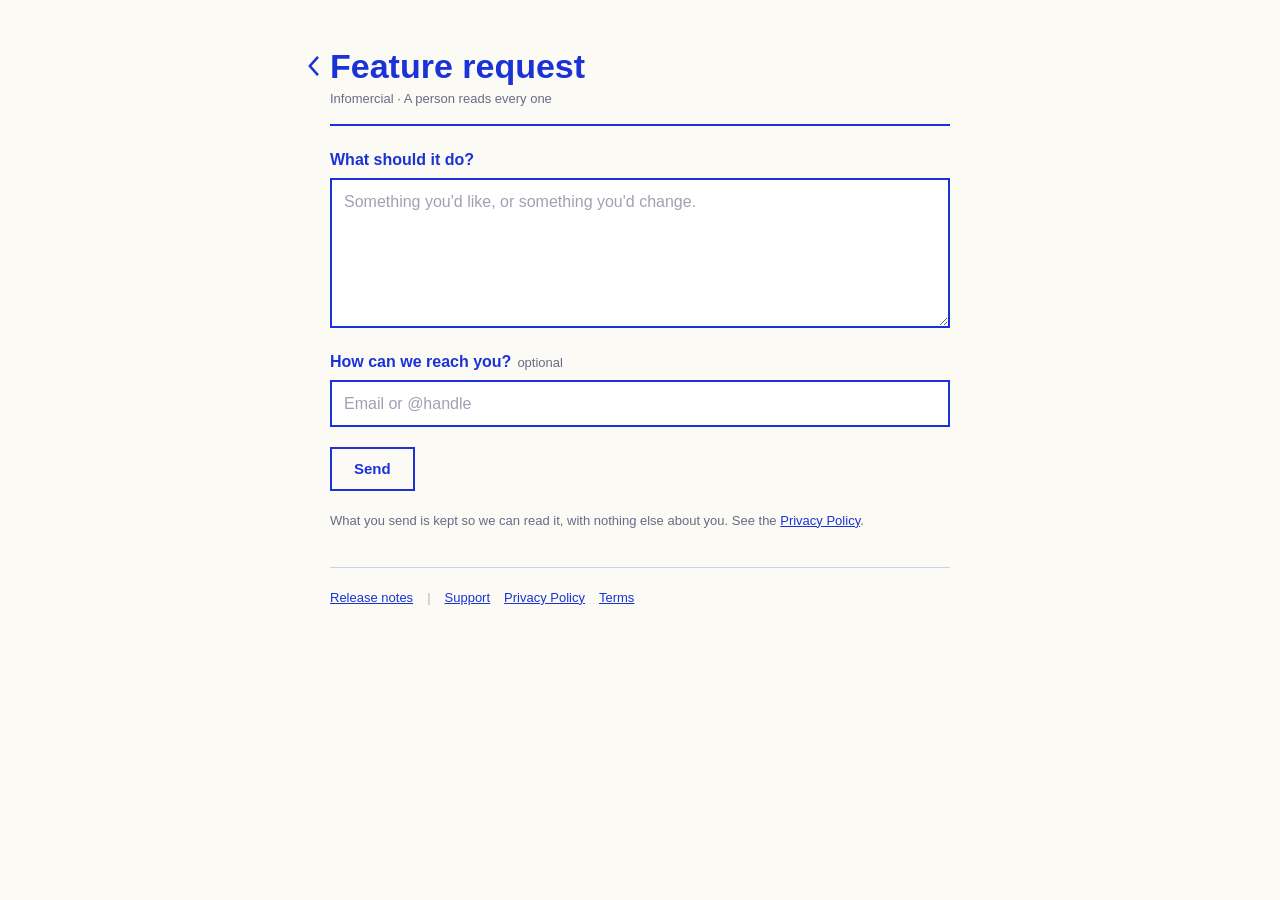
==== feature-request/index.html @ 7d85acb3 "A feature request page, the crosswalk first on the front page, and small print with no dots /feature" ====
<!DOCTYPE html>
<html lang="en">
<head>
<meta charset="utf-8">
<meta name="viewport" content="width=device-width, initial-scale=1">
<title>Infomercial &middot; Feature request</title>
<meta name="description" content="Something you'd like Infomercial to do? Say it here.">
<meta name="theme-color" content="#FBFAF5">
<!-- The one page on the site that sends anything anywhere: what is typed
     here, to the website's own database, which is not the app's. -->
<meta http-equiv="Content-Security-Policy" content="default-src 'none'; script-src 'self'; style-src 'unsafe-inline'; img-src 'self'; connect-src https://sevwmqmzawqldbnoyeng.supabase.co; base-uri 'none'; form-action 'none'">
<meta name="referrer" content="no-referrer">
<link rel="canonical" href="https://infomercial.nyc/feature-request/">
<!-- Set like Support, Terms and Privacy, with a form: two boxes on the
     paper and a key, inverted while it is down. -->
<style>
  html { -webkit-text-size-adjust: 100%; }
  body { background: #FBFAF5; color: #0E1440;
         font-family: 'Helvetica Neue', Helvetica, Arial, sans-serif;
         max-width: 620px; margin: 0 auto; padding: 48px 20px; line-height: 1.55; }
  h1 { color: #1B33D6; font-size: 34px; line-height: 1.1; margin: 0 0 4px; }
  h1 + .quiet { border-bottom: 2px solid #1B33D6; margin: 0 0 24px; padding-bottom: 14px; }
  .quiet { color: rgba(14, 20, 64, 0.62); font-size: 13px; }
  a { color: #1B33D6; }
  hr { border: 0; border-top: 1px solid rgba(27, 51, 214, 0.22); margin: 36px 0 20px; }
  h1 { position: relative; }
  .back { position: absolute; right: 100%; top: calc(50% - 1px); transform: translateY(-50%);
          display: flex; align-items: center; justify-content: flex-end; box-sizing: border-box;
          width: 40px; height: 44px; padding-right: 11px; color: #1B33D6;
          -webkit-tap-highlight-color: transparent; }
  @media (max-width: 691px) { body { padding-left: 36px; } }
  .back svg { width: 11px; height: 20px; overflow: visible; fill: none; stroke: currentColor;
              stroke-width: 2.8; stroke-linecap: square; }
  .back:hover, .back:active { background: #1B33D6; color: #fff; }
  .back:focus-visible { outline: 2px solid #1B33D6; outline-offset: 3px; }

  /* What each box asks, in the blue of a question on Support. */
  label { display: block; margin: 24px 0 8px; color: #1B33D6; font-weight: 700; line-height: 1.25; }
  form > label:first-of-type { margin-top: 0; }
  label .optional { margin-left: 6px; color: rgba(14, 20, 64, 0.62); font-size: 13px; font-weight: 400; }
  /* A box is an outline on the paper, square, at a size a phone types in
     without zooming. */
  textarea, input { display: block; box-sizing: border-box; width: 100%; margin: 0; padding: 10px 12px;
                    border: 2px solid #1B33D6; border-radius: 0; background: #fff; color: #0E1440;
                    font: 16px/1.45 'Helvetica Neue', Helvetica, Arial, sans-serif;
                    -webkit-appearance: none; appearance: none; }
  textarea { min-height: 150px; resize: vertical; }
  textarea:focus, input:focus { outline: 2px solid #1B33D6; outline-offset: 2px; }
  ::placeholder { color: rgba(14, 20, 64, 0.4); }
  /* A field a person never sees. Something filling every box in fills it,
     and nothing is sent. */
  .trap { position: absolute; left: -10000px; width: 1px; height: 1px; overflow: hidden; }

  /* The key, and beside it what came of pressing it. */
  .send { display: flex; flex-wrap: wrap; align-items: center; gap: 10px 16px; margin-top: 20px; }
  button { height: 44px; padding: 0 22px; border: 2px solid #1B33D6; border-radius: 0;
           background: #FBFAF5; color: #1B33D6; font: 700 15px/1 'Helvetica Neue', Helvetica, Arial, sans-serif;
           cursor: pointer; -webkit-appearance: none; appearance: none; -webkit-tap-highlight-color: transparent; }
  button:active { background: #1B33D6; color: #fff; }
  @media (hover: hover) { button:hover { background: #1B33D6; color: #fff; } }
  button:focus-visible { outline: 2px solid #1B33D6; outline-offset: 3px; }
  button:disabled { opacity: .5; cursor: default; background: #FBFAF5; color: #1B33D6; }
  .said { margin: 0; font-size: 15px; }
  .said.fault { color: #D92027; }
  form + .quiet { margin-top: 20px; }
  /* The small print, as the front page has it: the pages about what's
     next, a rule, then the three about the app, and no dots. On a phone
     the rule is the break between two lines. */
  .foot a { white-space: nowrap; }
  .foot a + a, .foot .bar, .foot .bar + a { margin-left: 14px; }
  .foot .bar { color: rgba(14, 20, 64, 0.3); }
  @media (max-width: 559px) {
    .foot .bar { display: block; height: 6px; margin: 0; overflow: hidden; color: transparent; }
    .foot .bar + a { margin-left: 0; }
  }
</style>
</head>
<body>
<h1><a class="back" href="../" aria-label="Back to the front page"><svg viewBox="0 0 12 22" aria-hidden="true"><polyline points="10,2 2,11 10,20"/></svg></a>Feature request</h1>
<p class="quiet">Infomercial &middot; A person reads every one</p>

<form id="request" novalidate>
  <label for="words">What should it do?</label>
  <textarea id="words" name="words" maxlength="1000" placeholder="Something you'd like, or something you'd change."></textarea>

  <label for="contact">How can we reach you?<span class="optional">optional</span></label>
  <input id="contact" name="contact" type="text" maxlength="200" autocomplete="email" autocapitalize="off" spellcheck="false" placeholder="Email or @handle">

  <div class="trap" aria-hidden="true">
    <label for="website">Leave this empty</label>
    <input id="website" name="website" type="text" tabindex="-1" autocomplete="off">
  </div>

  <div class="send">
    <button id="send" type="submit">Send</button>
    <p class="said" id="said" role="status" aria-live="polite"></p>
  </div>
  <noscript><p class="said fault">This form needs JavaScript. Or email
  <a href="mailto:desk@infomercial.nyc">desk@infomercial.nyc</a>.</p></noscript>
</form>
<p class="quiet">What you send is kept so we can read it, with nothing else about you.
See the <a href="../privacy/">Privacy Policy</a>.</p>

<hr>
<p class="quiet foot"><a href="../release-notes/">Release notes</a><span class="bar" aria-hidden="true">|</span><a href="../support/">Support</a><a href="../privacy/">Privacy Policy</a><a href="../terms/">Terms</a></p>

<script src="request.js?v=1"></script>
</body>
</html>
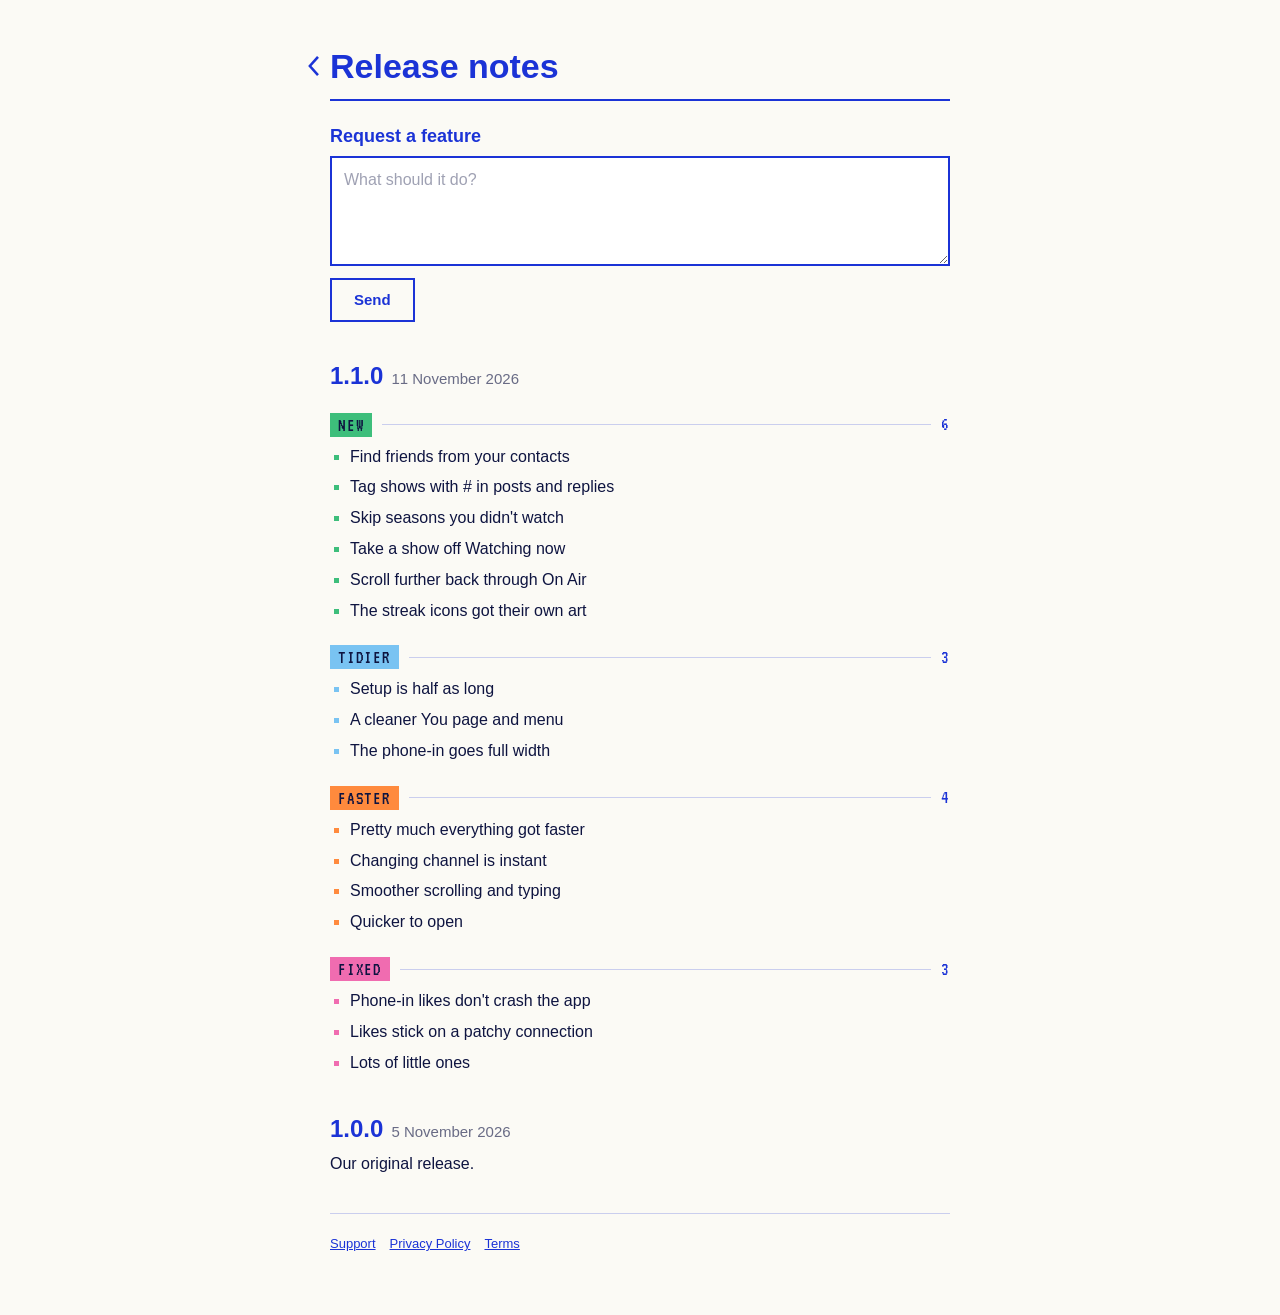
==== commit 9676d651: "Feature requests are a box at the top of the release notes One box and Send, with no way to reach wh" ====
--- a/feature-request/index.html
+++ b/feature-request/index.html
@@ -3,107 +3,11 @@
 <head>
 <meta charset="utf-8">
 <meta name="viewport" content="width=device-width, initial-scale=1">
-<title>Infomercial &middot; Feature request</title>
-<meta name="description" content="Something you'd like Infomercial to do? Say it here.">
-<meta name="theme-color" content="#FBFAF5">
-<!-- The one page on the site that sends anything anywhere: what is typed
-     here, to the website's own database, which is not the app's. -->
-<meta http-equiv="Content-Security-Policy" content="default-src 'none'; script-src 'self'; style-src 'unsafe-inline'; img-src 'self'; connect-src https://sevwmqmzawqldbnoyeng.supabase.co; base-uri 'none'; form-action 'none'">
-<meta name="referrer" content="no-referrer">
-<link rel="canonical" href="https://infomercial.nyc/feature-request/">
-<!-- Set like Support, Terms and Privacy, with a form: two boxes on the
-     paper and a key, inverted while it is down. -->
-<style>
-  html { -webkit-text-size-adjust: 100%; }
-  body { background: #FBFAF5; color: #0E1440;
-         font-family: 'Helvetica Neue', Helvetica, Arial, sans-serif;
-         max-width: 620px; margin: 0 auto; padding: 48px 20px; line-height: 1.55; }
-  h1 { color: #1B33D6; font-size: 34px; line-height: 1.1; margin: 0 0 4px; }
-  h1 + .quiet { border-bottom: 2px solid #1B33D6; margin: 0 0 24px; padding-bottom: 14px; }
-  .quiet { color: rgba(14, 20, 64, 0.62); font-size: 13px; }
-  a { color: #1B33D6; }
-  hr { border: 0; border-top: 1px solid rgba(27, 51, 214, 0.22); margin: 36px 0 20px; }
-  h1 { position: relative; }
-  .back { position: absolute; right: 100%; top: calc(50% - 1px); transform: translateY(-50%);
-          display: flex; align-items: center; justify-content: flex-end; box-sizing: border-box;
-          width: 40px; height: 44px; padding-right: 11px; color: #1B33D6;
-          -webkit-tap-highlight-color: transparent; }
-  @media (max-width: 691px) { body { padding-left: 36px; } }
-  .back svg { width: 11px; height: 20px; overflow: visible; fill: none; stroke: currentColor;
-              stroke-width: 2.8; stroke-linecap: square; }
-  .back:hover, .back:active { background: #1B33D6; color: #fff; }
-  .back:focus-visible { outline: 2px solid #1B33D6; outline-offset: 3px; }
-
-  /* What each box asks, in the blue of a question on Support. */
-  label { display: block; margin: 24px 0 8px; color: #1B33D6; font-weight: 700; line-height: 1.25; }
-  form > label:first-of-type { margin-top: 0; }
-  label .optional { margin-left: 6px; color: rgba(14, 20, 64, 0.62); font-size: 13px; font-weight: 400; }
-  /* A box is an outline on the paper, square, at a size a phone types in
-     without zooming. */
-  textarea, input { display: block; box-sizing: border-box; width: 100%; margin: 0; padding: 10px 12px;
-                    border: 2px solid #1B33D6; border-radius: 0; background: #fff; color: #0E1440;
-                    font: 16px/1.45 'Helvetica Neue', Helvetica, Arial, sans-serif;
-                    -webkit-appearance: none; appearance: none; }
-  textarea { min-height: 150px; resize: vertical; }
-  textarea:focus, input:focus { outline: 2px solid #1B33D6; outline-offset: 2px; }
-  ::placeholder { color: rgba(14, 20, 64, 0.4); }
-  /* A field a person never sees. Something filling every box in fills it,
-     and nothing is sent. */
-  .trap { position: absolute; left: -10000px; width: 1px; height: 1px; overflow: hidden; }
-
-  /* The key, and beside it what came of pressing it. */
-  .send { display: flex; flex-wrap: wrap; align-items: center; gap: 10px 16px; margin-top: 20px; }
-  button { height: 44px; padding: 0 22px; border: 2px solid #1B33D6; border-radius: 0;
-           background: #FBFAF5; color: #1B33D6; font: 700 15px/1 'Helvetica Neue', Helvetica, Arial, sans-serif;
-           cursor: pointer; -webkit-appearance: none; appearance: none; -webkit-tap-highlight-color: transparent; }
-  button:active { background: #1B33D6; color: #fff; }
-  @media (hover: hover) { button:hover { background: #1B33D6; color: #fff; } }
-  button:focus-visible { outline: 2px solid #1B33D6; outline-offset: 3px; }
-  button:disabled { opacity: .5; cursor: default; background: #FBFAF5; color: #1B33D6; }
-  .said { margin: 0; font-size: 15px; }
-  .said.fault { color: #D92027; }
-  form + .quiet { margin-top: 20px; }
-  /* The small print, as the front page has it: the pages about what's
-     next, a rule, then the three about the app, and no dots. On a phone
-     the rule is the break between two lines. */
-  .foot a { white-space: nowrap; }
-  .foot a + a, .foot .bar, .foot .bar + a { margin-left: 14px; }
-  .foot .bar { color: rgba(14, 20, 64, 0.3); }
-  @media (max-width: 559px) {
-    .foot .bar { display: block; height: 6px; margin: 0; overflow: hidden; color: transparent; }
-    .foot .bar + a { margin-left: 0; }
-  }
-</style>
+<title>Infomercial &middot; Release notes</title>
+<meta http-equiv="refresh" content="0; url=../release-notes/">
+<link rel="canonical" href="https://infomercial.nyc/release-notes/">
 </head>
 <body>
-<h1><a class="back" href="../" aria-label="Back to the front page"><svg viewBox="0 0 12 22" aria-hidden="true"><polyline points="10,2 2,11 10,20"/></svg></a>Feature request</h1>
-<p class="quiet">Infomercial &middot; A person reads every one</p>
-
-<form id="request" novalidate>
-  <label for="words">What should it do?</label>
-  <textarea id="words" name="words" maxlength="1000" placeholder="Something you'd like, or something you'd change."></textarea>
-
-  <label for="contact">How can we reach you?<span class="optional">optional</span></label>
-  <input id="contact" name="contact" type="text" maxlength="200" autocomplete="email" autocapitalize="off" spellcheck="false" placeholder="Email or @handle">
-
-  <div class="trap" aria-hidden="true">
-    <label for="website">Leave this empty</label>
-    <input id="website" name="website" type="text" tabindex="-1" autocomplete="off">
-  </div>
-
-  <div class="send">
-    <button id="send" type="submit">Send</button>
-    <p class="said" id="said" role="status" aria-live="polite"></p>
-  </div>
-  <noscript><p class="said fault">This form needs JavaScript. Or email
-  <a href="mailto:desk@infomercial.nyc">desk@infomercial.nyc</a>.</p></noscript>
-</form>
-<p class="quiet">What you send is kept so we can read it, with nothing else about you.
-See the <a href="../privacy/">Privacy Policy</a>.</p>
-
-<hr>
-<p class="quiet foot"><a href="../release-notes/">Release notes</a><span class="bar" aria-hidden="true">|</span><a href="../support/">Support</a><a href="../privacy/">Privacy Policy</a><a href="../terms/">Terms</a></p>
-
-<script src="request.js?v=1"></script>
+<p>Feature requests are at the top of <a href="../release-notes/">infomercial.nyc/release-notes</a>.</p>
 </body>
 </html>
